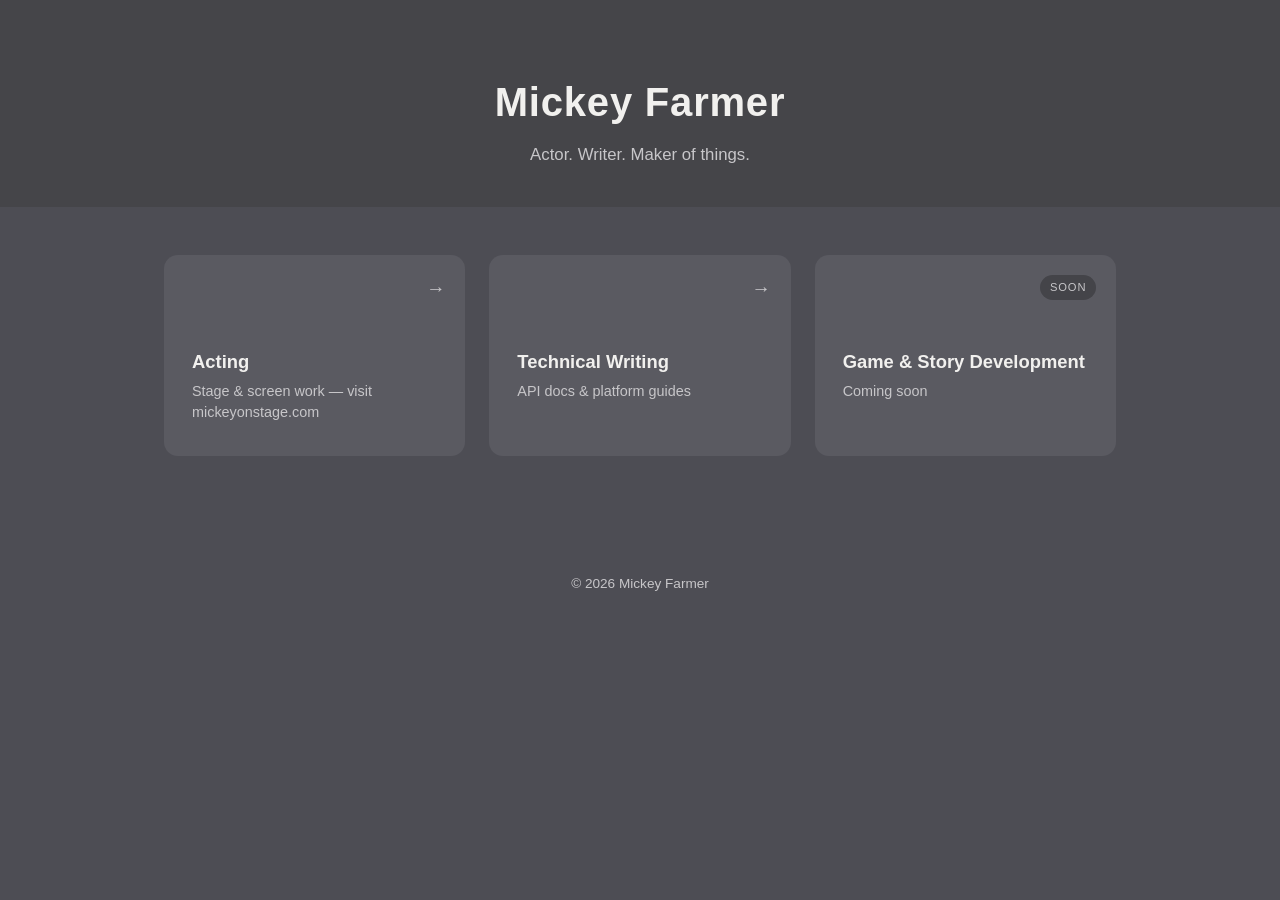
==== index.html @ 72041676 "Add writing" ====
<!DOCTYPE html>
<html lang="en">
<head>
  <meta charset="UTF-8" />
  <meta name="viewport" content="width=device-width, initial-scale=1.0" />
  <title>Mickey Farmer</title>
  <meta name="description" content="Mickey Farmer — Acting, Technical Writing, and Game &amp; Story Development." />
  <link rel="stylesheet" href="css/styles.css" />
</head>
<body>

  <header class="site-header">
    <h1 class="site-title">Mickey Farmer</h1>
    <p class="site-subtitle">Actor. Writer. Maker of things.</p>
  </header>

  <main class="card-grid">

    <!-- Acting -->
    <a class="card" href="https://mickeyonstage.com" target="_blank" rel="noopener" style="--accent: var(--accent-acting); --icon-mask: url('assets/icons/acting.svg');">
      <span class="card-icon" aria-hidden="true"></span>
      <span class="card-body">
        <span class="card-title">Acting</span>
        <span class="card-desc">Stage &amp; screen work — visit mickeyonstage.com</span>
      </span>
      <span class="card-link-indicator" aria-hidden="true">&rarr;</span>
    </a>

    <!--
    Dancing card — commented out until there's material to show.
    Uncomment and give it a real destination once ready.

    <a class="card" href="#" style="--accent: var(--accent-dancing); --icon-mask: url('assets/icons/dancing.svg');">
      <span class="card-icon" aria-hidden="true"></span>
      <span class="card-body">
        <span class="card-title">Dancing</span>
        <span class="card-desc">Coming soon</span>
      </span>
      <span class="card-link-indicator" aria-hidden="true">&rarr;</span>
    </a>
    -->

    <!-- Technical Writing -->
    <a class="card" href="writing.html" style="--accent: var(--accent-writing); --icon-mask: url('assets/icons/writing.svg');">
      <span class="card-icon" aria-hidden="true"></span>
      <span class="card-body">
        <span class="card-title">Technical Writing</span>
        <span class="card-desc">API docs &amp; platform guides</span>
      </span>
      <span class="card-link-indicator" aria-hidden="true">&rarr;</span>
    </a>

    <!-- Game & Story Development -->
    <div class="card card--soon" style="--accent: var(--accent-gamedev); --icon-mask: url('assets/icons/gamedev.svg');">
      <span class="card-icon" aria-hidden="true"></span>
      <span class="card-body">
        <span class="card-title">Game &amp; Story Development</span>
        <span class="card-desc">Coming soon</span>
      </span>
      <span class="card-badge">Soon</span>
    </div>

  </main>

  <footer class="site-footer">
    <p>&copy; <span id="year"></span> Mickey Farmer</p>
  </footer>

  <script src="js/script.js"></script>
</body>
</html>
---- css/styles.css ----
:root {
  /* Neutral gray palette — deliberately neither a "light" nor a "dark" theme */
  --bg: #4d4d54;
  --bg-header: #454549;
  --card-bg: #5a5a61;
  --icon-default: #9c9ba1;
  --icon-hover: #1c1c1f;
  --text: #f1f0ee;
  --text-dim: #c7c6c9;
  --text-on-accent: #1c1c1f;
  --radius: 14px;

  --accent-acting: #e0a458;
  --accent-writing: #4fc3c9;
  --accent-gamedev: #9b6fd1;
  --accent-dancing: #e0559e;
}

* {
  box-sizing: border-box;
}

html, body {
  margin: 0;
  padding: 0;
}

body {
  background: var(--bg);
  color: var(--text);
  font-family: -apple-system, BlinkMacSystemFont, "Segoe UI", Roboto, Helvetica, Arial, sans-serif;
  line-height: 1.5;
}

.site-header {
  text-align: center;
  padding: 4.5rem 1.5rem 2.5rem;
  background: var(--bg-header);
}

.site-title {
  margin: 0;
  font-size: 2.5rem;
  font-weight: 700;
  letter-spacing: 0.02em;
}

.site-subtitle {
  margin: 0.6rem 0 0;
  color: var(--text-dim);
  font-size: 1.05rem;
}

.card-grid {
  display: grid;
  grid-template-columns: repeat(auto-fit, minmax(260px, 1fr));
  gap: 1.5rem;
  max-width: 1000px;
  margin: 0 auto;
  padding: 3rem 1.5rem 4.5rem;
}

.card {
  position: relative;
  display: flex;
  flex-direction: column;
  align-items: flex-start;
  gap: 1.1rem;
  background: var(--card-bg);
  border-radius: var(--radius);
  padding: 2rem 1.75rem;
  text-decoration: none;
  color: inherit;
  overflow: hidden;
  isolation: isolate;
  cursor: pointer;
  transition: transform 0.25s ease, box-shadow 0.25s ease;
}

.card--soon {
  cursor: default;
}

/* Colorful reveal on hover — sits behind the content, faded out by default */
.card::before {
  content: "";
  position: absolute;
  inset: 0;
  z-index: -1;
  background: linear-gradient(135deg, var(--accent), transparent 70%);
  opacity: 0;
  transition: opacity 0.35s ease;
}

.card:hover,
.card:focus-visible {
  transform: translateY(-4px);
  box-shadow: 0 14px 30px rgba(0, 0, 0, 0.35);
}

.card:hover::before,
.card:focus-visible::before {
  opacity: 0.9;
}

.card:focus-visible {
  outline: 2px solid var(--accent);
  outline-offset: 4px;
}

.card-icon {
  width: 44px;
  height: 44px;
  background-color: var(--icon-default);
  -webkit-mask-image: var(--icon-mask);
  mask-image: var(--icon-mask);
  -webkit-mask-size: contain;
  mask-size: contain;
  -webkit-mask-repeat: no-repeat;
  mask-repeat: no-repeat;
  -webkit-mask-position: center;
  mask-position: center;
  transition: background-color 0.3s ease;
}

.card:hover .card-icon,
.card:focus-visible .card-icon {
  background-color: var(--icon-hover);
}

.card-body {
  display: flex;
  flex-direction: column;
  gap: 0.3rem;
}

.card-title {
  font-size: 1.15rem;
  font-weight: 600;
  transition: color 0.3s ease;
}

.card-desc {
  font-size: 0.9rem;
  color: var(--text-dim);
  transition: color 0.3s ease;
}

.card:hover .card-title,
.card:hover .card-desc,
.card:focus-visible .card-title,
.card:focus-visible .card-desc {
  color: var(--text-on-accent);
}

.card-link-indicator {
  position: absolute;
  top: 1.25rem;
  right: 1.25rem;
  font-size: 1.2rem;
  color: var(--text-dim);
  transition: color 0.3s ease, transform 0.3s ease;
}

.card:hover .card-link-indicator {
  color: var(--text-on-accent);
  transform: translateX(3px);
}

.card-badge {
  position: absolute;
  top: 1.25rem;
  right: 1.25rem;
  font-size: 0.7rem;
  text-transform: uppercase;
  letter-spacing: 0.08em;
  background: rgba(0, 0, 0, 0.25);
  padding: 0.25rem 0.6rem;
  border-radius: 999px;
  color: var(--text-dim);
  transition: background-color 0.3s ease, color 0.3s ease;
}

.card--soon:hover .card-badge {
  background: rgba(255, 255, 255, 0.35);
  color: var(--text-on-accent);
}

.site-footer {
  text-align: center;
  padding: 2rem 1rem 3rem;
  color: var(--text-dim);
  font-size: 0.85rem;
}

@media (prefers-reduced-motion: reduce) {
  .card,
  .card::before,
  .card-icon,
  .card-title,
  .card-desc,
  .card-link-indicator,
  .card-badge {
    transition: none;
  }
}
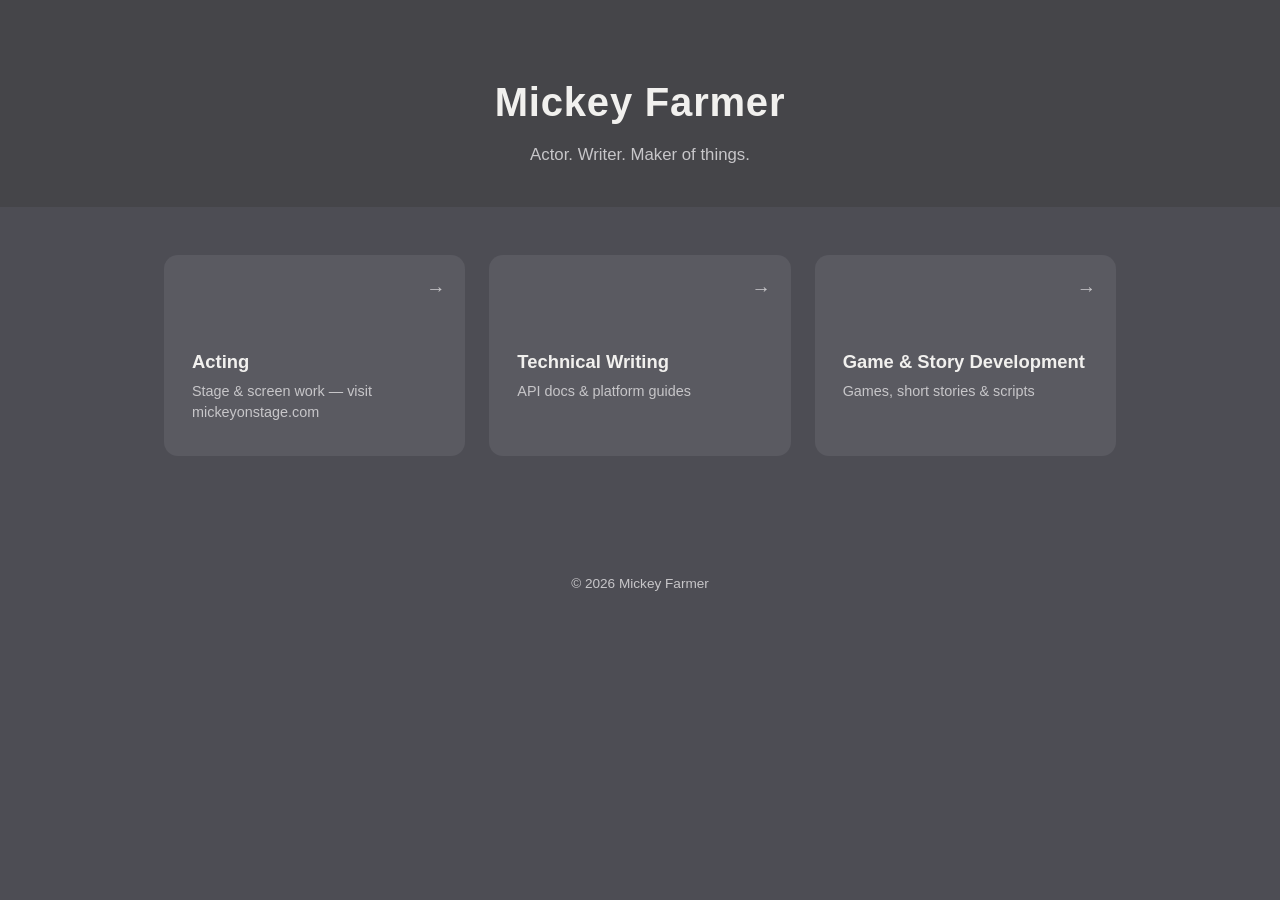
==== commit 448af26a: "Update with icons and stories" ====
--- a/index.html
+++ b/index.html
@@ -51,14 +51,14 @@
     </a>
 
     <!-- Game & Story Development -->
-    <div class="card card--soon" style="--accent: var(--accent-gamedev); --icon-mask: url('assets/icons/gamedev.svg');">
+    <a class="card" href="gamedev.html" style="--accent: var(--accent-gamedev); --icon-mask: url('assets/icons/gamedev.svg');">
       <span class="card-icon" aria-hidden="true"></span>
       <span class="card-body">
         <span class="card-title">Game &amp; Story Development</span>
-        <span class="card-desc">Coming soon</span>
+        <span class="card-desc">Games, short stories &amp; scripts</span>
       </span>
-      <span class="card-badge">Soon</span>
-    </div>
+      <span class="card-link-indicator" aria-hidden="true">&rarr;</span>
+    </a>
 
   </main>
 
--- a/css/styles.css
+++ b/css/styles.css
@@ -14,6 +14,8 @@
   --accent-writing: #4fc3c9;
   --accent-gamedev: #9b6fd1;
   --accent-dancing: #e0559e;
+  --accent-games: #9b6fd1;
+  --accent-stories: #5b9bd9;
 }
 
 * {
@@ -58,6 +60,24 @@
   max-width: 1000px;
   margin: 0 auto;
   padding: 3rem 1.5rem 4.5rem;
+}
+
+.card-grid--sub {
+  max-width: 700px;
+}
+
+.back-link {
+  display: inline-block;
+  margin-bottom: 1rem;
+  color: var(--text-dim);
+  text-decoration: none;
+  font-size: 0.9rem;
+  transition: color 0.2s ease;
+}
+
+.back-link:hover,
+.back-link:focus-visible {
+  color: var(--text);
 }
 
 .card {
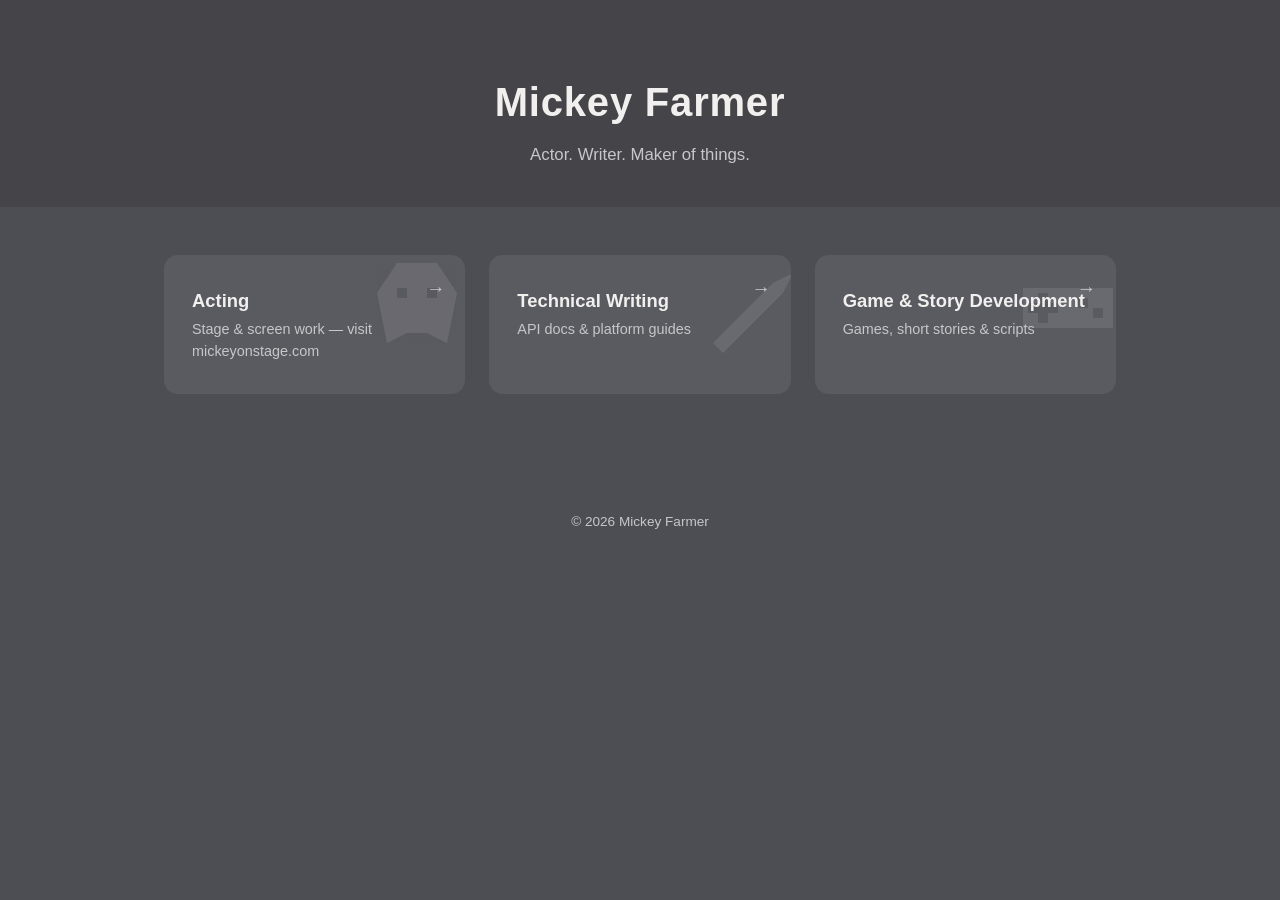
==== commit c72786c9: "icon work" ====
--- a/index.html
+++ b/index.html
@@ -17,8 +17,10 @@
   <main class="card-grid">
 
     <!-- Acting -->
-    <a class="card" href="https://mickeyonstage.com" target="_blank" rel="noopener" style="--accent: var(--accent-acting); --icon-mask: url('assets/icons/acting.svg');">
-      <span class="card-icon" aria-hidden="true"></span>
+    <a class="card" href="https://mickeyonstage.com" target="_blank" rel="noopener" style="--accent: var(--accent-acting);">
+      <span class="card-icon" aria-hidden="true">
+        <svg viewBox="0 0 24 24"><path fill-rule="evenodd" clip-rule="evenodd" d="M8 4L16 4L20 10L18 20L14 18L10 18L6 20L4 10Z M8 9H10V11H8Z M14 9H16V11H14Z" /></svg>
+      </span>
       <span class="card-body">
         <span class="card-title">Acting</span>
         <span class="card-desc">Stage &amp; screen work — visit mickeyonstage.com</span>
@@ -30,8 +32,10 @@
     Dancing card — commented out until there's material to show.
     Uncomment and give it a real destination once ready.
 
-    <a class="card" href="#" style="--accent: var(--accent-dancing); --icon-mask: url('assets/icons/dancing.svg');">
-      <span class="card-icon" aria-hidden="true"></span>
+    <a class="card" href="#" style="--accent: var(--accent-dancing);">
+      <span class="card-icon" aria-hidden="true">
+        <svg viewBox="0 0 24 24"><circle cx="12" cy="5" r="2" /><path d="M11 7H13V15H11Z M11 8L5 5L6 8Z M13 8L19 5L18 8Z M11 15L6 21L8 21L12 16Z M13 15L18 21L16 21L12 16Z" /></svg>
+      </span>
       <span class="card-body">
         <span class="card-title">Dancing</span>
         <span class="card-desc">Coming soon</span>
@@ -41,8 +45,10 @@
     -->
 
     <!-- Technical Writing -->
-    <a class="card" href="writing.html" style="--accent: var(--accent-writing); --icon-mask: url('assets/icons/writing.svg');">
-      <span class="card-icon" aria-hidden="true"></span>
+    <a class="card" href="writing.html" style="--accent: var(--accent-writing);">
+      <span class="card-icon" aria-hidden="true">
+        <svg viewBox="0 0 24 24"><path d="M6 20L8 22L20 10L18 8Z M18 8L20 10L22 6Z" /></svg>
+      </span>
       <span class="card-body">
         <span class="card-title">Technical Writing</span>
         <span class="card-desc">API docs &amp; platform guides</span>
@@ -51,8 +57,10 @@
     </a>
 
     <!-- Game & Story Development -->
-    <a class="card" href="gamedev.html" style="--accent: var(--accent-gamedev); --icon-mask: url('assets/icons/gamedev.svg');">
-      <span class="card-icon" aria-hidden="true"></span>
+    <a class="card" href="gamedev.html" style="--accent: var(--accent-gamedev);">
+      <span class="card-icon" aria-hidden="true">
+        <svg viewBox="0 0 24 24"><path fill-rule="evenodd" clip-rule="evenodd" d="M3 9H21V17H3Z M6 10H8V12H10V14H8V16H6V14H4V12H6Z M14 11H16V13H14Z M17 13H19V15H17Z" /></svg>
+      </span>
       <span class="card-body">
         <span class="card-title">Game &amp; Story Development</span>
         <span class="card-desc">Games, short stories &amp; scripts</span>
--- a/css/styles.css
+++ b/css/styles.css
@@ -129,26 +129,34 @@
 }
 
 .card-icon {
-  width: 44px;
-  height: 44px;
-  background-color: var(--icon-default);
-  -webkit-mask-image: var(--icon-mask);
-  mask-image: var(--icon-mask);
-  -webkit-mask-size: contain;
-  mask-size: contain;
-  -webkit-mask-repeat: no-repeat;
-  mask-repeat: no-repeat;
-  -webkit-mask-position: center;
-  mask-position: center;
-  transition: background-color 0.3s ease;
+  position: absolute;
+  top: -12px;
+  right: -12px;
+  width: 120px;
+  height: 120px;
+  color: var(--icon-default);
+  opacity: 0.24;
+  z-index: 0;
+  pointer-events: none;
+  transition: color 0.3s ease, opacity 0.3s ease;
+}
+
+.card-icon svg {
+  display: block;
+  width: 100%;
+  height: 100%;
+  fill: currentColor;
 }
 
 .card:hover .card-icon,
 .card:focus-visible .card-icon {
-  background-color: var(--icon-hover);
+  color: var(--icon-hover);
+  opacity: 0.42;
 }
 
 .card-body {
+  position: relative;
+  z-index: 1;
   display: flex;
   flex-direction: column;
   gap: 0.3rem;
@@ -177,6 +185,7 @@
   position: absolute;
   top: 1.25rem;
   right: 1.25rem;
+  z-index: 1;
   font-size: 1.2rem;
   color: var(--text-dim);
   transition: color 0.3s ease, transform 0.3s ease;
@@ -191,6 +200,7 @@
   position: absolute;
   top: 1.25rem;
   right: 1.25rem;
+  z-index: 1;
   font-size: 0.7rem;
   text-transform: uppercase;
   letter-spacing: 0.08em;
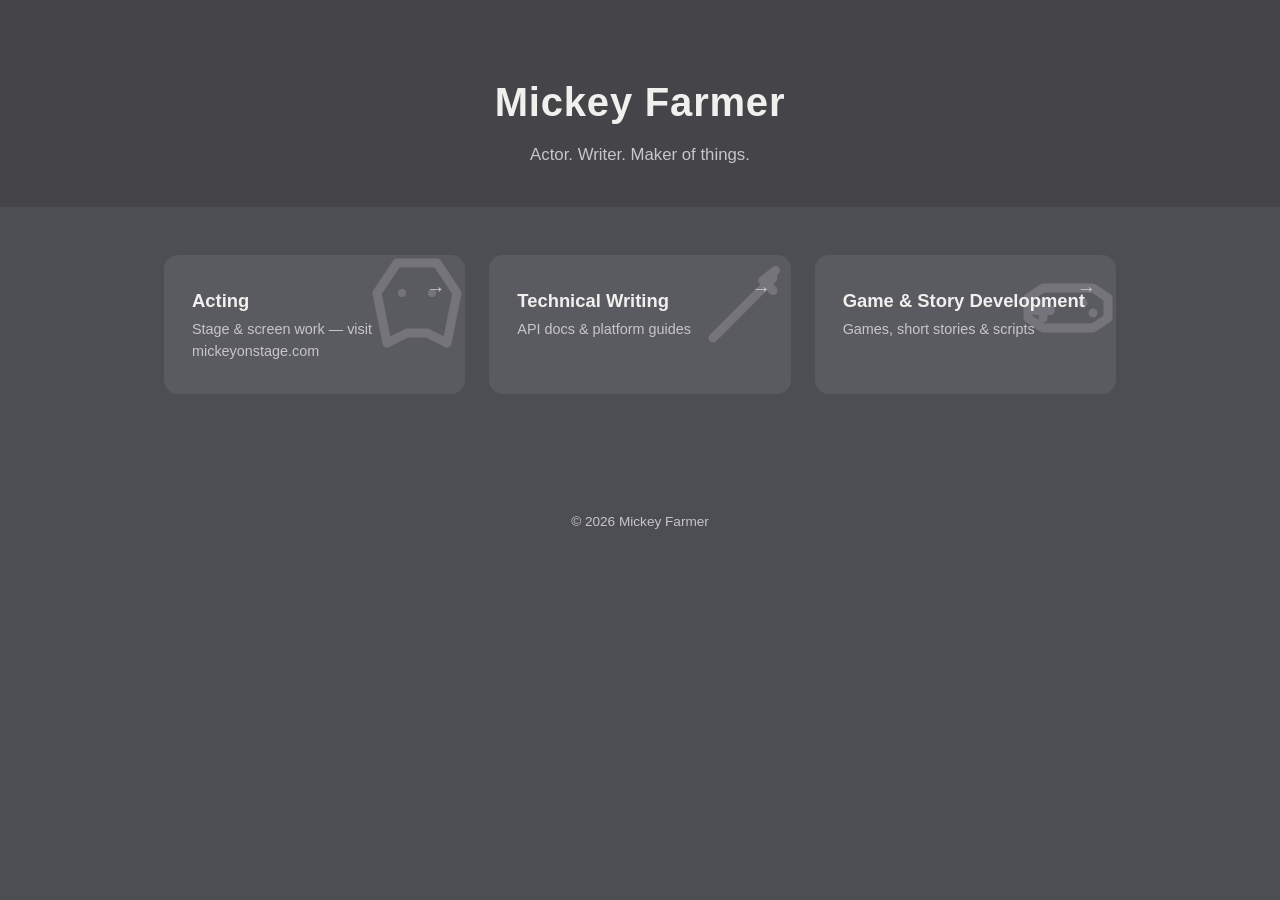
==== commit 3218d764: "add example short" ====
--- a/index.html
+++ b/index.html
@@ -19,7 +19,11 @@
     <!-- Acting -->
     <a class="card" href="https://mickeyonstage.com" target="_blank" rel="noopener" style="--accent: var(--accent-acting);">
       <span class="card-icon" aria-hidden="true">
-        <svg viewBox="0 0 24 24"><path fill-rule="evenodd" clip-rule="evenodd" d="M8 4L16 4L20 10L18 20L14 18L10 18L6 20L4 10Z M8 9H10V11H8Z M14 9H16V11H14Z" /></svg>
+        <svg viewBox="0 0 24 24" fill="none" stroke="currentColor" stroke-width="1.8" stroke-linecap="round" stroke-linejoin="round">
+          <path d="M8 4L16 4L20 10L18 20L14 18L10 18L6 20L4 10Z" />
+          <circle cx="9" cy="10" r="0.8" fill="currentColor" stroke="none" />
+          <circle cx="15" cy="10" r="0.8" fill="currentColor" stroke="none" />
+        </svg>
       </span>
       <span class="card-body">
         <span class="card-title">Acting</span>
@@ -34,7 +38,14 @@
 
     <a class="card" href="#" style="--accent: var(--accent-dancing);">
       <span class="card-icon" aria-hidden="true">
-        <svg viewBox="0 0 24 24"><circle cx="12" cy="5" r="2" /><path d="M11 7H13V15H11Z M11 8L5 5L6 8Z M13 8L19 5L18 8Z M11 15L6 21L8 21L12 16Z M13 15L18 21L16 21L12 16Z" /></svg>
+        <svg viewBox="0 0 24 24" fill="none" stroke="currentColor" stroke-width="1.8" stroke-linecap="round" stroke-linejoin="round">
+          <circle cx="12" cy="5" r="1.6" fill="currentColor" stroke="none" />
+          <path d="M12 7L12 14" />
+          <path d="M12 8L7 6" />
+          <path d="M12 8L17 6" />
+          <path d="M12 14L8 20" />
+          <path d="M12 14L16 20" />
+        </svg>
       </span>
       <span class="card-body">
         <span class="card-title">Dancing</span>
@@ -47,7 +58,11 @@
     <!-- Technical Writing -->
     <a class="card" href="writing.html" style="--accent: var(--accent-writing);">
       <span class="card-icon" aria-hidden="true">
-        <svg viewBox="0 0 24 24"><path d="M6 20L8 22L20 10L18 8Z M18 8L20 10L22 6Z" /></svg>
+        <svg viewBox="0 0 24 24" fill="none" stroke="currentColor" stroke-width="1.8" stroke-linecap="round" stroke-linejoin="round">
+          <path d="M6 19L18 7" />
+          <path d="M16 7.5L18.5 5.5" />
+          <path d="M16 7.5L18 9.5" />
+        </svg>
       </span>
       <span class="card-body">
         <span class="card-title">Technical Writing</span>
@@ -59,7 +74,13 @@
     <!-- Game & Story Development -->
     <a class="card" href="gamedev.html" style="--accent: var(--accent-gamedev);">
       <span class="card-icon" aria-hidden="true">
-        <svg viewBox="0 0 24 24"><path fill-rule="evenodd" clip-rule="evenodd" d="M3 9H21V17H3Z M6 10H8V12H10V14H8V16H6V14H4V12H6Z M14 11H16V13H14Z M17 13H19V15H17Z" /></svg>
+        <svg viewBox="0 0 24 24" fill="none" stroke="currentColor" stroke-width="1.8" stroke-linecap="round" stroke-linejoin="round">
+          <path d="M7 9L17 9L20 11L20 15L17 17L7 17L4 15L4 11Z" />
+          <path d="M7 12L7 15" />
+          <path d="M5.5 13.5L8.5 13.5" />
+          <circle cx="15" cy="12" r="0.9" fill="currentColor" stroke="none" />
+          <circle cx="17" cy="14" r="0.9" fill="currentColor" stroke="none" />
+        </svg>
       </span>
       <span class="card-body">
         <span class="card-title">Game &amp; Story Development</span>
--- a/css/styles.css
+++ b/css/styles.css
@@ -135,7 +135,7 @@
   width: 120px;
   height: 120px;
   color: var(--icon-default);
-  opacity: 0.24;
+  opacity: 0.4;
   z-index: 0;
   pointer-events: none;
   transition: color 0.3s ease, opacity 0.3s ease;
@@ -145,13 +145,12 @@
   display: block;
   width: 100%;
   height: 100%;
-  fill: currentColor;
 }
 
 .card:hover .card-icon,
 .card:focus-visible .card-icon {
   color: var(--icon-hover);
-  opacity: 0.42;
+  opacity: 0.6;
 }
 
 .card-body {
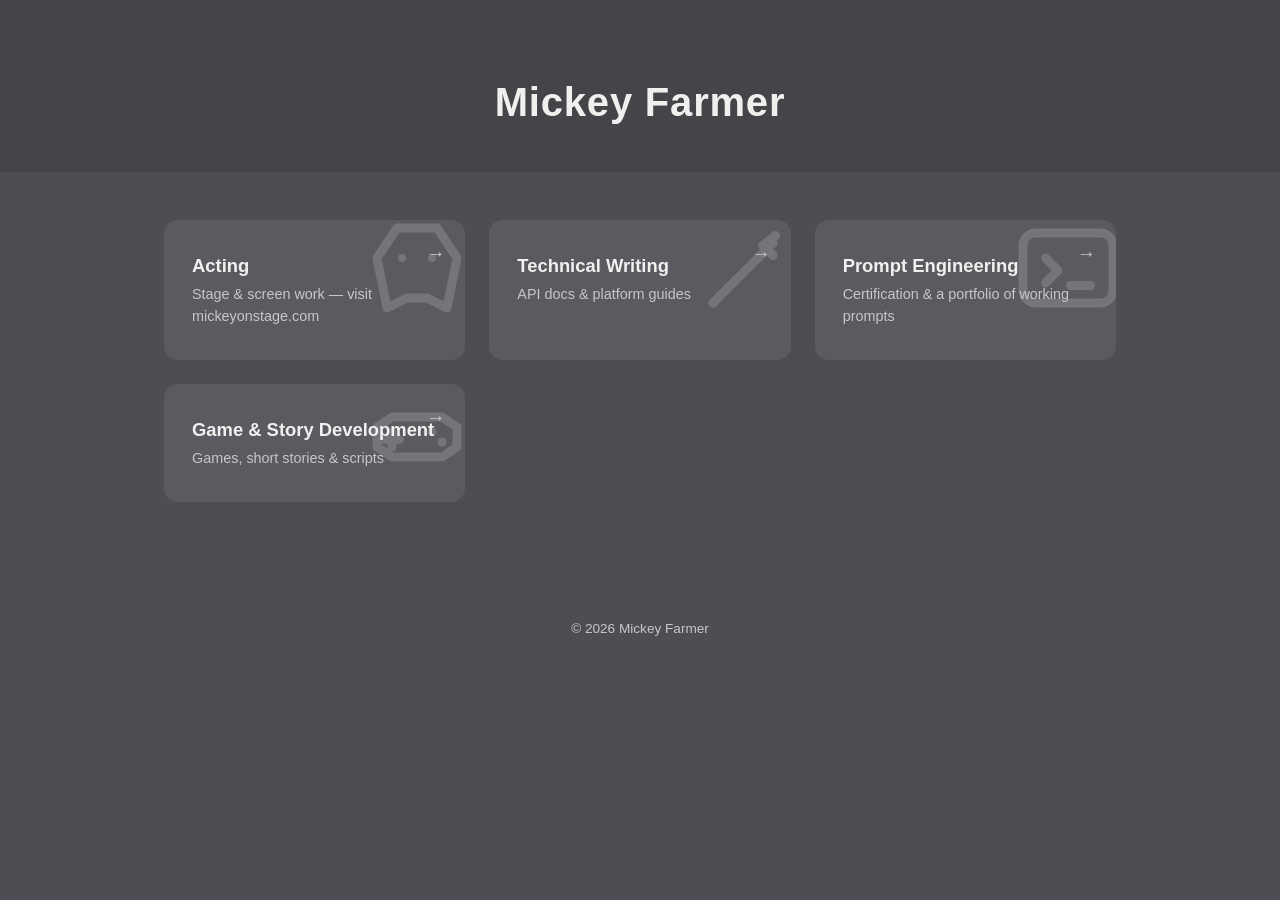
==== commit 4eb8e893: "add prompt engineering" ====
--- a/index.html
+++ b/index.html
@@ -4,14 +4,13 @@
   <meta charset="UTF-8" />
   <meta name="viewport" content="width=device-width, initial-scale=1.0" />
   <title>Mickey Farmer</title>
-  <meta name="description" content="Mickey Farmer — Acting, Technical Writing, and Game &amp; Story Development." />
+  <meta name="description" content="Mickey Farmer — Acting, Technical Writing, Prompt Engineering, and Game &amp; Story Development." />
   <link rel="stylesheet" href="css/styles.css" />
 </head>
 <body>
 
   <header class="site-header">
     <h1 class="site-title">Mickey Farmer</h1>
-    <p class="site-subtitle">Actor. Writer. Maker of things.</p>
   </header>
 
   <main class="card-grid">
@@ -71,6 +70,22 @@
       <span class="card-link-indicator" aria-hidden="true">&rarr;</span>
     </a>
 
+    <!-- Prompt Engineering -->
+    <a class="card" href="prompting.html" style="--accent: var(--accent-prompting);">
+      <span class="card-icon" aria-hidden="true">
+        <svg viewBox="0 0 24 24" fill="none" stroke="currentColor" stroke-width="1.8" stroke-linecap="round" stroke-linejoin="round">
+          <rect x="3" y="5" width="18" height="14" rx="2.5" />
+          <path d="M7.5 10L10 12.5L7.5 15" />
+          <path d="M12.5 15.5L16.5 15.5" />
+        </svg>
+      </span>
+      <span class="card-body">
+        <span class="card-title">Prompt Engineering</span>
+        <span class="card-desc">Certification &amp; a portfolio of working prompts</span>
+      </span>
+      <span class="card-link-indicator" aria-hidden="true">&rarr;</span>
+    </a>
+
     <!-- Game & Story Development -->
     <a class="card" href="gamedev.html" style="--accent: var(--accent-gamedev);">
       <span class="card-icon" aria-hidden="true">
--- a/css/styles.css
+++ b/css/styles.css
@@ -12,6 +12,7 @@
 
   --accent-acting: #e0a458;
   --accent-writing: #4fc3c9;
+  --accent-prompting: #7fc98a;
   --accent-gamedev: #9b6fd1;
   --accent-dancing: #e0559e;
   --accent-games: #9b6fd1;
@@ -215,6 +216,18 @@
   color: var(--text-on-accent);
 }
 
+/* Small uppercase category pill — used on writing, stories, and prompting pages. */
+.tag-pill {
+  display: inline-block;
+  font-size: 0.7rem;
+  text-transform: uppercase;
+  letter-spacing: 0.08em;
+  color: var(--text-dim);
+  background: rgba(0, 0, 0, 0.25);
+  border-radius: 999px;
+  padding: 0.25rem 0.6rem;
+}
+
 .site-footer {
   text-align: center;
   padding: 2rem 1rem 3rem;
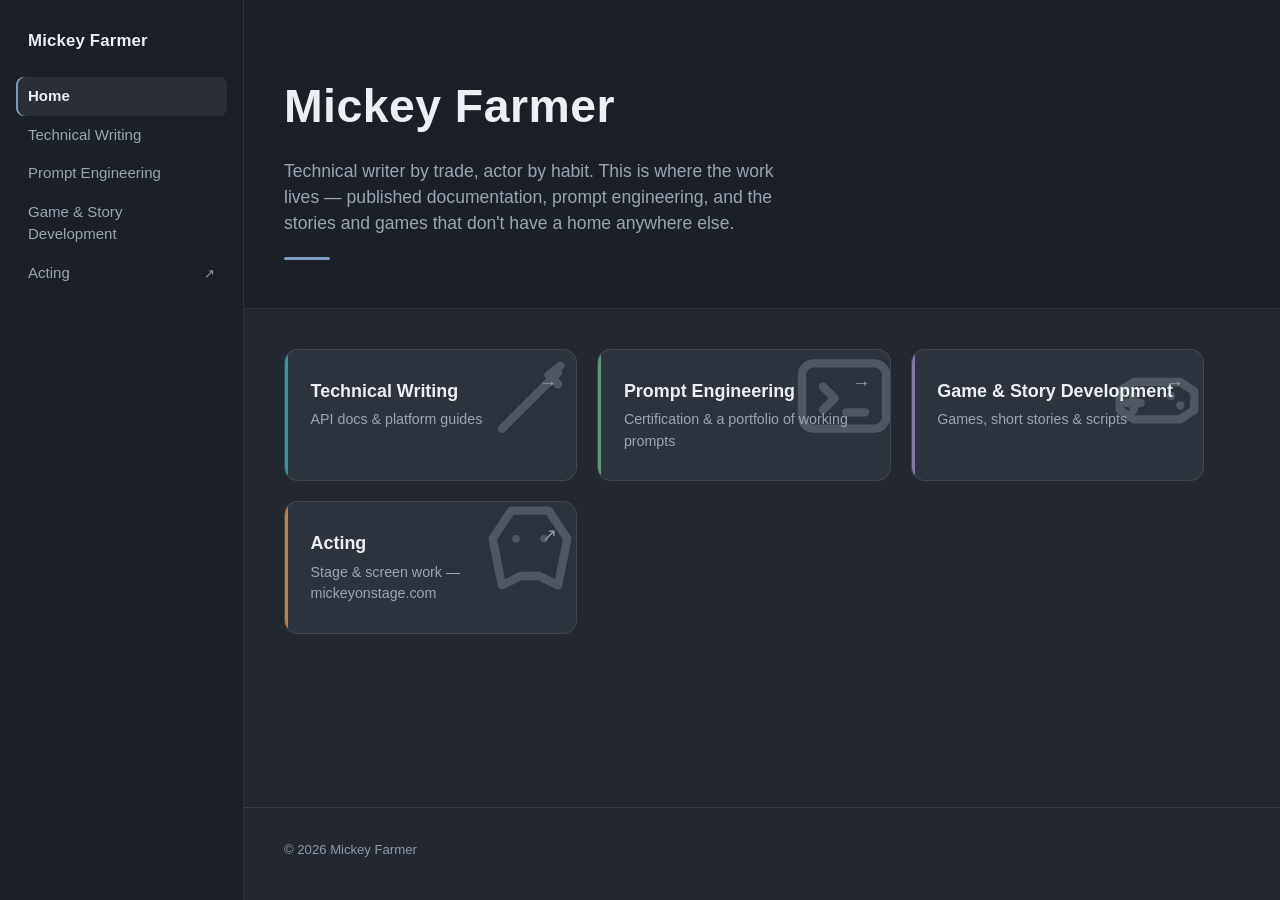
==== commit 8f3f4c82: "add new nav and design" ====
--- a/index.html
+++ b/index.html
@@ -7,109 +7,119 @@
   <meta name="description" content="Mickey Farmer — Acting, Technical Writing, Prompt Engineering, and Game &amp; Story Development." />
   <link rel="stylesheet" href="css/styles.css" />
 </head>
-<body>
+<body data-page="home" data-theme="home">
 
-  <header class="site-header">
-    <h1 class="site-title">Mickey Farmer</h1>
-  </header>
+  <a class="skip-link" href="#main">Skip to content</a>
 
-  <main class="card-grid">
+  <div class="site-shell">
 
-    <!-- Acting -->
-    <a class="card" href="https://mickeyonstage.com" target="_blank" rel="noopener" style="--accent: var(--accent-acting);">
-      <span class="card-icon" aria-hidden="true">
-        <svg viewBox="0 0 24 24" fill="none" stroke="currentColor" stroke-width="1.8" stroke-linecap="round" stroke-linejoin="round">
-          <path d="M8 4L16 4L20 10L18 20L14 18L10 18L6 20L4 10Z" />
-          <circle cx="9" cy="10" r="0.8" fill="currentColor" stroke="none" />
-          <circle cx="15" cy="10" r="0.8" fill="currentColor" stroke="none" />
-        </svg>
-      </span>
-      <span class="card-body">
-        <span class="card-title">Acting</span>
-        <span class="card-desc">Stage &amp; screen work — visit mickeyonstage.com</span>
-      </span>
-      <span class="card-link-indicator" aria-hidden="true">&rarr;</span>
-    </a>
+    <!-- Sidebar is rendered by js/nav.js from the SITE array in that file. -->
+    <div class="site-sidebar" id="siteNav"></div>
 
-    <!--
-    Dancing card — commented out until there's material to show.
-    Uncomment and give it a real destination once ready.
+    <div class="site-body">
 
-    <a class="card" href="#" style="--accent: var(--accent-dancing);">
-      <span class="card-icon" aria-hidden="true">
-        <svg viewBox="0 0 24 24" fill="none" stroke="currentColor" stroke-width="1.8" stroke-linecap="round" stroke-linejoin="round">
-          <circle cx="12" cy="5" r="1.6" fill="currentColor" stroke="none" />
-          <path d="M12 7L12 14" />
-          <path d="M12 8L7 6" />
-          <path d="M12 8L17 6" />
-          <path d="M12 14L8 20" />
-          <path d="M12 14L16 20" />
-        </svg>
-      </span>
-      <span class="card-body">
-        <span class="card-title">Dancing</span>
-        <span class="card-desc">Coming soon</span>
-      </span>
-      <span class="card-link-indicator" aria-hidden="true">&rarr;</span>
-    </a>
-    -->
+      <header class="site-header home-header">
+        <h1 class="site-title">Mickey Farmer</h1>
+        <p class="home-intro">
+          Technical writer by trade, actor by habit. This is where the work lives — published
+          documentation, prompt engineering, and the stories and games that don't have a home
+          anywhere else.
+        </p>
+      </header>
 
-    <!-- Technical Writing -->
-    <a class="card" href="writing.html" style="--accent: var(--accent-writing);">
-      <span class="card-icon" aria-hidden="true">
-        <svg viewBox="0 0 24 24" fill="none" stroke="currentColor" stroke-width="1.8" stroke-linecap="round" stroke-linejoin="round">
-          <path d="M6 19L18 7" />
-          <path d="M16 7.5L18.5 5.5" />
-          <path d="M16 7.5L18 9.5" />
-        </svg>
-      </span>
-      <span class="card-body">
-        <span class="card-title">Technical Writing</span>
-        <span class="card-desc">API docs &amp; platform guides</span>
-      </span>
-      <span class="card-link-indicator" aria-hidden="true">&rarr;</span>
-    </a>
+      <main class="site-content" id="main">
+        <div class="card-grid">
 
-    <!-- Prompt Engineering -->
-    <a class="card" href="prompting.html" style="--accent: var(--accent-prompting);">
-      <span class="card-icon" aria-hidden="true">
-        <svg viewBox="0 0 24 24" fill="none" stroke="currentColor" stroke-width="1.8" stroke-linecap="round" stroke-linejoin="round">
-          <rect x="3" y="5" width="18" height="14" rx="2.5" />
-          <path d="M7.5 10L10 12.5L7.5 15" />
-          <path d="M12.5 15.5L16.5 15.5" />
-        </svg>
-      </span>
-      <span class="card-body">
-        <span class="card-title">Prompt Engineering</span>
-        <span class="card-desc">Certification &amp; a portfolio of working prompts</span>
-      </span>
-      <span class="card-link-indicator" aria-hidden="true">&rarr;</span>
-    </a>
+          <!-- Technical Writing -->
+          <a class="card" href="writing.html" style="--accent: var(--accent-writing);">
+            <span class="card-icon" aria-hidden="true">
+              <svg viewBox="0 0 24 24" fill="none" stroke="currentColor" stroke-width="1.8" stroke-linecap="round" stroke-linejoin="round">
+                <path d="M6 19L18 7" />
+                <path d="M16 7.5L18.5 5.5" />
+                <path d="M16 7.5L18 9.5" />
+              </svg>
+            </span>
+            <span class="card-body">
+              <span class="card-title">Technical Writing</span>
+              <span class="card-desc">API docs &amp; platform guides</span>
+            </span>
+            <span class="card-link-indicator" aria-hidden="true">&rarr;</span>
+          </a>
 
-    <!-- Game & Story Development -->
-    <a class="card" href="gamedev.html" style="--accent: var(--accent-gamedev);">
-      <span class="card-icon" aria-hidden="true">
-        <svg viewBox="0 0 24 24" fill="none" stroke="currentColor" stroke-width="1.8" stroke-linecap="round" stroke-linejoin="round">
-          <path d="M7 9L17 9L20 11L20 15L17 17L7 17L4 15L4 11Z" />
-          <path d="M7 12L7 15" />
-          <path d="M5.5 13.5L8.5 13.5" />
-          <circle cx="15" cy="12" r="0.9" fill="currentColor" stroke="none" />
-          <circle cx="17" cy="14" r="0.9" fill="currentColor" stroke="none" />
-        </svg>
-      </span>
-      <span class="card-body">
-        <span class="card-title">Game &amp; Story Development</span>
-        <span class="card-desc">Games, short stories &amp; scripts</span>
-      </span>
-      <span class="card-link-indicator" aria-hidden="true">&rarr;</span>
-    </a>
+          <!-- Prompt Engineering -->
+          <a class="card" href="prompting.html" style="--accent: var(--accent-prompting);">
+            <span class="card-icon" aria-hidden="true">
+              <svg viewBox="0 0 24 24" fill="none" stroke="currentColor" stroke-width="1.8" stroke-linecap="round" stroke-linejoin="round">
+                <rect x="3" y="5" width="18" height="14" rx="2.5" />
+                <path d="M7.5 10L10 12.5L7.5 15" />
+                <path d="M12.5 15.5L16.5 15.5" />
+              </svg>
+            </span>
+            <span class="card-body">
+              <span class="card-title">Prompt Engineering</span>
+              <span class="card-desc">Certification &amp; a portfolio of working prompts</span>
+            </span>
+            <span class="card-link-indicator" aria-hidden="true">&rarr;</span>
+          </a>
 
-  </main>
+          <!-- Game & Story Development -->
+          <a class="card" href="gamedev.html" style="--accent: var(--accent-gamedev);">
+            <span class="card-icon" aria-hidden="true">
+              <svg viewBox="0 0 24 24" fill="none" stroke="currentColor" stroke-width="1.8" stroke-linecap="round" stroke-linejoin="round">
+                <path d="M7 9L17 9L20 11L20 15L17 17L7 17L4 15L4 11Z" />
+                <path d="M7 12L7 15" />
+                <path d="M5.5 13.5L8.5 13.5" />
+                <circle cx="15" cy="12" r="0.9" fill="currentColor" stroke="none" />
+                <circle cx="17" cy="14" r="0.9" fill="currentColor" stroke="none" />
+              </svg>
+            </span>
+            <span class="card-body">
+              <span class="card-title">Game &amp; Story Development</span>
+              <span class="card-desc">Games, short stories &amp; scripts</span>
+            </span>
+            <span class="card-link-indicator" aria-hidden="true">&rarr;</span>
+          </a>
 
-  <footer class="site-footer">
-    <p>&copy; <span id="year"></span> Mickey Farmer</p>
-  </footer>
+          <!-- Acting — lives on its own site -->
+          <a class="card" href="https://mickeyonstage.com" target="_blank" rel="noopener" style="--accent: var(--accent-acting);">
+            <span class="card-icon" aria-hidden="true">
+              <svg viewBox="0 0 24 24" fill="none" stroke="currentColor" stroke-width="1.8" stroke-linecap="round" stroke-linejoin="round">
+                <path d="M8 4L16 4L20 10L18 20L14 18L10 18L6 20L4 10Z" />
+                <circle cx="9" cy="10" r="0.8" fill="currentColor" stroke="none" />
+                <circle cx="15" cy="10" r="0.8" fill="currentColor" stroke="none" />
+              </svg>
+            </span>
+            <span class="card-body">
+              <span class="card-title">Acting</span>
+              <span class="card-desc">Stage &amp; screen work — mickeyonstage.com</span>
+            </span>
+            <span class="card-link-indicator" aria-hidden="true">&#8599;</span>
+          </a>
 
+          <!--
+          Dancing card — commented out until there's material to show.
+          Uncomment and give it a real destination once ready.
+
+          <a class="card" href="#" style="--accent: var(--accent-dancing);">
+            <span class="card-body">
+              <span class="card-title">Dancing</span>
+              <span class="card-desc">Coming soon</span>
+            </span>
+            <span class="card-link-indicator" aria-hidden="true">&rarr;</span>
+          </a>
+          -->
+
+        </div>
+      </main>
+
+      <footer class="site-footer">
+        <p>&copy; <span id="year"></span> Mickey Farmer</p>
+      </footer>
+
+    </div>
+  </div>
+
+  <script src="js/nav.js"></script>
   <script src="js/script.js"></script>
 </body>
 </html>
--- a/css/styles.css
+++ b/css/styles.css
@@ -1,23 +1,63 @@
+/* ============================================================================
+   Core theme + app shell. Loaded on every page.
+
+   Colors: a cool blue-gray chrome that stays constant site-wide, plus one
+   --accent per section. Set the accent by putting data-theme on <body>:
+
+       <body data-page="writing" data-theme="writing">
+
+   Section CSS (writing.css, stories.css, prompting.css) should reference
+   var(--accent) rather than a specific color, so a page picks up the right
+   accent automatically from its theme.
+   ========================================================================= */
+
 :root {
-  /* Neutral gray palette — deliberately neither a "light" nor a "dark" theme */
-  --bg: #4d4d54;
-  --bg-header: #454549;
-  --card-bg: #5a5a61;
-  --icon-default: #9c9ba1;
-  --icon-hover: #1c1c1f;
-  --text: #f1f0ee;
-  --text-dim: #c7c6c9;
-  --text-on-accent: #1c1c1f;
+  /* Blue-gray chrome */
+  --bg: #232830;
+  --bg-header: #1b1f26;
+  --bg-sidebar: #1b1f26;
+  --card-bg: #2d333d;
+  --card-bg-hi: #353c47;
+  --code-bg: rgba(10, 13, 18, 0.45);
+
+  --border: rgba(255, 255, 255, 0.09);
+  --border-hi: rgba(255, 255, 255, 0.16);
+
+  --text: #eceff4;
+  --text-dim: #9aa5b4;
+  /* Kept at >=4.5:1 against every surface here (bg 5.3, card 4.5, sidebar 5.9)
+     so it stays legible where it's used for real text, not just decoration. */
+  --text-faint: #909bab;
+  --text-on-accent: #12161c;
+
   --radius: 14px;
-
-  --accent-acting: #e0a458;
-  --accent-writing: #4fc3c9;
-  --accent-prompting: #7fc98a;
-  --accent-gamedev: #9b6fd1;
-  --accent-dancing: #e0559e;
-  --accent-games: #9b6fd1;
-  --accent-stories: #5b9bd9;
-}
+  --radius-sm: 8px;
+  --sidebar-w: 244px;
+  --content-max: 820px;
+
+  /* Per-section accents. Cool by default, warmer only where the content
+     earns it (Acting is a stage, not a doc site). */
+  /* Each accent is light enough that --text-on-accent reads at >=6:1 on top of
+     it, which is what makes the card hover state safe. */
+  --accent-home: #7f9cc0;
+  --accent-writing: #45b6c4;
+  --accent-prompting: #6cc189;
+  --accent-gamedev: #a68cdb;
+  --accent-stories: #6ea9e0;
+  --accent-acting: #dfa25c;
+  /* Used by the commented-out Dancing card in index.html. */
+  --accent-dancing: #d4699e;
+
+  /* Fallback so anything referencing --accent works even without a theme. */
+  --accent: var(--accent-home);
+}
+
+body[data-theme="home"]      { --accent: var(--accent-home); }
+body[data-theme="writing"]   { --accent: var(--accent-writing); }
+body[data-theme="prompting"] { --accent: var(--accent-prompting); }
+body[data-theme="gamedev"]   { --accent: var(--accent-gamedev); }
+body[data-theme="stories"]   { --accent: var(--accent-stories); }
+body[data-theme="acting"]    { --accent: var(--accent-acting); }
 
 * {
   box-sizing: border-box;
@@ -35,38 +75,211 @@
   line-height: 1.5;
 }
 
+.skip-link {
+  position: absolute;
+  left: -9999px;
+  top: 0;
+  z-index: 100;
+  padding: 0.6rem 1rem;
+  background: var(--accent);
+  color: var(--text-on-accent);
+  font-size: 0.9rem;
+  border-radius: 0 0 var(--radius-sm) 0;
+}
+
+.skip-link:focus {
+  left: 0;
+}
+
+/* ============================================================================
+   Shell: fixed sidebar + scrolling content
+   ========================================================================= */
+
+.site-shell {
+  display: grid;
+  grid-template-columns: var(--sidebar-w) minmax(0, 1fr);
+  min-height: 100vh;
+}
+
+.site-body {
+  min-width: 0;
+  display: flex;
+  flex-direction: column;
+}
+
+.site-content {
+  flex: 1;
+}
+
+/* ============================================================================
+   Sidebar
+   ========================================================================= */
+
+.site-sidebar {
+  position: sticky;
+  top: 0;
+  align-self: start;
+  height: 100vh;
+  overflow-y: auto;
+  padding: 1.75rem 1rem 2rem;
+  background: var(--bg-sidebar);
+  border-right: 1px solid var(--border);
+}
+
+.nav-brand {
+  display: block;
+  padding: 0 0.75rem 1.5rem;
+  color: var(--text);
+  text-decoration: none;
+}
+
+.nav-brand-name {
+  font-size: 1.05rem;
+  font-weight: 700;
+  letter-spacing: 0.01em;
+}
+
+.nav-brand:hover .nav-brand-name,
+.nav-brand:focus-visible .nav-brand-name {
+  color: var(--accent);
+}
+
+.nav-list,
+.nav-sublist {
+  list-style: none;
+  margin: 0;
+  padding: 0;
+}
+
+.nav-link {
+  display: flex;
+  align-items: center;
+  justify-content: space-between;
+  gap: 0.5rem;
+  padding: 0.5rem 0.75rem;
+  border-radius: var(--radius-sm);
+  color: var(--text-dim);
+  text-decoration: none;
+  font-size: 0.94rem;
+  transition: color 0.18s ease, background-color 0.18s ease;
+}
+
+.nav-link:hover,
+.nav-link:focus-visible {
+  color: var(--text);
+  background: rgba(255, 255, 255, 0.05);
+}
+
+/* Current page/section. The accent bar comes from the parent li so the
+   indicator can sit flush against the sublist rail. */
+.nav-link.is-current {
+  color: var(--text);
+  font-weight: 600;
+  background: rgba(255, 255, 255, 0.07);
+}
+
+/* The accent rail marks the section you're in. It's driven by .is-section, not
+   .is-current, so pages that live under a section (stories.html, story.html)
+   still light up their parent even though the child is the exact match. */
+.nav-item--depth0 > .nav-link.is-current,
+.nav-item--depth0 > .nav-link.is-section {
+  box-shadow: inset 2px 0 0 var(--accent);
+}
+
+.nav-item--depth0 > .nav-link.is-section {
+  color: var(--text);
+}
+
+.nav-link--soon {
+  color: var(--text-faint);
+  cursor: default;
+}
+
+.nav-soon-badge {
+  font-size: 0.62rem;
+  text-transform: uppercase;
+  letter-spacing: 0.08em;
+  padding: 0.1rem 0.4rem;
+  border-radius: 999px;
+  border: 1px solid var(--border-hi);
+  color: var(--text-faint);
+}
+
+.nav-external-arrow {
+  font-size: 0.8rem;
+  color: var(--text-faint);
+}
+
+.nav-link--external:hover .nav-external-arrow {
+  color: var(--accent);
+}
+
+/* Child items sit on a rail so the hierarchy reads at a glance. */
+.nav-sublist {
+  margin: 0.15rem 0 0.35rem 1.1rem;
+  padding-left: 0.35rem;
+  border-left: 1px solid var(--border-hi);
+}
+
+.nav-item--depth1 > .nav-link {
+  font-size: 0.88rem;
+  padding: 0.38rem 0.65rem;
+}
+
+.nav-item--depth1 > .nav-link.is-current {
+  color: var(--accent);
+  background: transparent;
+}
+
+.nav-toggle {
+  display: none;
+}
+
+/* ============================================================================
+   Page header
+   ========================================================================= */
+
 .site-header {
-  text-align: center;
-  padding: 4.5rem 1.5rem 2.5rem;
+  padding: 3.25rem 2.5rem 2.25rem;
   background: var(--bg-header);
+  border-bottom: 1px solid var(--border);
+}
+
+.site-header::after {
+  content: "";
+  display: block;
+  width: 46px;
+  height: 3px;
+  margin-top: 1.25rem;
+  border-radius: 999px;
+  background: var(--accent);
 }
 
 .site-title {
   margin: 0;
-  font-size: 2.5rem;
+  font-size: 2.1rem;
   font-weight: 700;
-  letter-spacing: 0.02em;
+  letter-spacing: 0.01em;
 }
 
 .site-subtitle {
-  margin: 0.6rem 0 0;
-  color: var(--text-dim);
-  font-size: 1.05rem;
-}
-
-.card-grid {
-  display: grid;
-  grid-template-columns: repeat(auto-fit, minmax(260px, 1fr));
-  gap: 1.5rem;
-  max-width: 1000px;
-  margin: 0 auto;
-  padding: 3rem 1.5rem 4.5rem;
-}
-
-.card-grid--sub {
-  max-width: 700px;
-}
-
+  margin: 0.65rem 0 0;
+  max-width: 62ch;
+  color: var(--text-dim);
+  font-size: 1.02rem;
+}
+
+.site-eyebrow {
+  display: block;
+  margin-bottom: 0.5rem;
+  font-size: 0.7rem;
+  text-transform: uppercase;
+  letter-spacing: 0.12em;
+  color: var(--accent);
+}
+
+/* The old per-page "Back" link is redundant now that the sidebar is
+   everywhere, but story.html still uses one to get back to the list. */
 .back-link {
   display: inline-block;
   margin-bottom: 1rem;
@@ -79,6 +292,38 @@
 .back-link:hover,
 .back-link:focus-visible {
   color: var(--text);
+}
+
+/* ============================================================================
+   Home: hero + cards
+   ========================================================================= */
+
+.home-header {
+  padding: 4.5rem 2.5rem 3rem;
+}
+
+.home-header .site-title {
+  font-size: 2.9rem;
+}
+
+.home-intro {
+  margin: 1rem 0 0;
+  max-width: 54ch;
+  color: var(--text-dim);
+  font-size: 1.1rem;
+}
+
+.card-grid {
+  display: grid;
+  grid-template-columns: repeat(auto-fit, minmax(258px, 1fr));
+  gap: 1.25rem;
+  max-width: 1000px;
+  margin: 0;
+  padding: 2.5rem 2.5rem 4rem;
+}
+
+.card-grid--sub {
+  max-width: 720px;
 }
 
 .card {
@@ -88,58 +333,106 @@
   align-items: flex-start;
   gap: 1.1rem;
   background: var(--card-bg);
+  border: 1px solid var(--border);
   border-radius: var(--radius);
-  padding: 2rem 1.75rem;
+  padding: 1.75rem 1.6rem;
   text-decoration: none;
   color: inherit;
   overflow: hidden;
   isolation: isolate;
   cursor: pointer;
-  transition: transform 0.25s ease, box-shadow 0.25s ease;
+  transition: transform 0.22s ease, box-shadow 0.22s ease, border-color 0.22s ease;
 }
 
 .card--soon {
   cursor: default;
 }
 
-/* Colorful reveal on hover — sits behind the content, faded out by default */
+/* Accent wash on hover, behind the content.
+   The accent layer is deliberately SOLID rather than a fade-to-transparent
+   gradient: the card text flips to --text-on-accent (near-black) on hover, and
+   a gradient that fades out leaves the lower text sitting on dark-on-dark. The
+   sheen on top gives it depth without thinning the base. */
 .card::before {
   content: "";
   position: absolute;
   inset: 0;
   z-index: -1;
-  background: linear-gradient(135deg, var(--accent), transparent 70%);
+  background:
+    linear-gradient(135deg, rgba(255, 255, 255, 0.18), rgba(255, 255, 255, 0) 62%),
+    var(--accent);
   opacity: 0;
-  transition: opacity 0.35s ease;
+  transition: opacity 0.3s ease;
+}
+
+/* Thin accent edge so each card is identifiable at rest, not only on hover. */
+.card::after {
+  content: "";
+  position: absolute;
+  left: 0;
+  top: 0;
+  bottom: 0;
+  width: 3px;
+  background: var(--accent);
+  opacity: 0.75;
 }
 
 .card:hover,
 .card:focus-visible {
-  transform: translateY(-4px);
-  box-shadow: 0 14px 30px rgba(0, 0, 0, 0.35);
+  transform: translateY(-3px);
+  border-color: var(--border-hi);
+  box-shadow: 0 14px 30px rgba(0, 0, 0, 0.4);
 }
 
 .card:hover::before,
 .card:focus-visible::before {
-  opacity: 0.9;
+  opacity: 1;
+}
+
+/* "Coming soon" cards aren't clickable, so they shouldn't pretend to be:
+   no lift, no accent wash, no text flip. Only the badge responds. */
+.card--soon:hover,
+.card--soon:focus-visible {
+  transform: none;
+  box-shadow: none;
+  border-color: var(--border);
+}
+
+.card--soon:hover::before,
+.card--soon:focus-visible::before {
+  opacity: 0;
+}
+
+.card--soon:hover .card-title,
+.card--soon:hover .card-desc {
+  color: inherit;
+}
+
+.card--soon:hover .card-desc {
+  color: var(--text-dim);
+}
+
+.card--soon:hover .card-icon {
+  color: var(--text-faint);
+  opacity: 0.35;
 }
 
 .card:focus-visible {
   outline: 2px solid var(--accent);
-  outline-offset: 4px;
+  outline-offset: 3px;
 }
 
 .card-icon {
   position: absolute;
-  top: -12px;
-  right: -12px;
-  width: 120px;
-  height: 120px;
-  color: var(--icon-default);
-  opacity: 0.4;
+  top: -10px;
+  right: -10px;
+  width: 112px;
+  height: 112px;
+  color: var(--text-faint);
+  opacity: 0.35;
   z-index: 0;
   pointer-events: none;
-  transition: color 0.3s ease, opacity 0.3s ease;
+  transition: color 0.28s ease, opacity 0.28s ease;
 }
 
 .card-icon svg {
@@ -150,8 +443,8 @@
 
 .card:hover .card-icon,
 .card:focus-visible .card-icon {
-  color: var(--icon-hover);
-  opacity: 0.6;
+  color: var(--text-on-accent);
+  opacity: 0.55;
 }
 
 .card-body {
@@ -163,15 +456,15 @@
 }
 
 .card-title {
-  font-size: 1.15rem;
+  font-size: 1.12rem;
   font-weight: 600;
-  transition: color 0.3s ease;
+  transition: color 0.28s ease;
 }
 
 .card-desc {
-  font-size: 0.9rem;
-  color: var(--text-dim);
-  transition: color 0.3s ease;
+  font-size: 0.89rem;
+  color: var(--text-dim);
+  transition: color 0.28s ease;
 }
 
 .card:hover .card-title,
@@ -183,12 +476,12 @@
 
 .card-link-indicator {
   position: absolute;
-  top: 1.25rem;
-  right: 1.25rem;
+  top: 1.2rem;
+  right: 1.2rem;
   z-index: 1;
-  font-size: 1.2rem;
-  color: var(--text-dim);
-  transition: color 0.3s ease, transform 0.3s ease;
+  font-size: 1.15rem;
+  color: var(--text-faint);
+  transition: color 0.28s ease, transform 0.28s ease;
 }
 
 .card:hover .card-link-indicator {
@@ -198,25 +491,30 @@
 
 .card-badge {
   position: absolute;
-  top: 1.25rem;
-  right: 1.25rem;
+  top: 1.2rem;
+  right: 1.2rem;
   z-index: 1;
-  font-size: 0.7rem;
+  font-size: 0.68rem;
   text-transform: uppercase;
   letter-spacing: 0.08em;
-  background: rgba(0, 0, 0, 0.25);
-  padding: 0.25rem 0.6rem;
+  background: rgba(0, 0, 0, 0.28);
+  border: 1px solid var(--border-hi);
+  padding: 0.2rem 0.55rem;
   border-radius: 999px;
   color: var(--text-dim);
-  transition: background-color 0.3s ease, color 0.3s ease;
+  transition: background-color 0.28s ease, color 0.28s ease;
 }
 
 .card--soon:hover .card-badge {
-  background: rgba(255, 255, 255, 0.35);
-  color: var(--text-on-accent);
-}
-
-/* Small uppercase category pill — used on writing, stories, and prompting pages. */
+  border-color: var(--accent);
+  color: var(--text);
+}
+
+/* ============================================================================
+   Shared bits
+   ========================================================================= */
+
+/* Small uppercase category pill — writing, stories, and prompting pages. */
 .tag-pill {
   display: inline-block;
   font-size: 0.7rem;
@@ -224,15 +522,102 @@
   letter-spacing: 0.08em;
   color: var(--text-dim);
   background: rgba(0, 0, 0, 0.25);
+  border: 1px solid var(--border);
   border-radius: 999px;
-  padding: 0.25rem 0.6rem;
+  padding: 0.22rem 0.6rem;
 }
 
 .site-footer {
-  text-align: center;
-  padding: 2rem 1rem 3rem;
-  color: var(--text-dim);
-  font-size: 0.85rem;
+  padding: 2rem 2.5rem 2.5rem;
+  border-top: 1px solid var(--border);
+  color: var(--text-faint);
+  font-size: 0.82rem;
+}
+
+.site-footer p {
+  margin: 0;
+}
+
+/* ============================================================================
+   Responsive: sidebar becomes a top bar with a collapsible drawer
+   ========================================================================= */
+
+@media (max-width: 900px) {
+  .site-shell {
+    grid-template-columns: 1fr;
+  }
+
+  .site-sidebar {
+    /* Stays pinned to the top so the menu is always reachable, but sized to
+       its content rather than 100vh. */
+    position: sticky;
+    top: 0;
+    z-index: 20;
+    height: auto;
+    max-height: 100vh;
+    overflow-y: auto;
+    background: var(--bg-sidebar);
+    padding: 0.85rem 1.25rem;
+    border-right: none;
+    border-bottom: 1px solid var(--border);
+    display: flex;
+    flex-wrap: wrap;
+    align-items: center;
+    gap: 0.75rem;
+  }
+
+  .nav-brand {
+    padding: 0;
+    flex: 1;
+  }
+
+  .nav-toggle {
+    display: inline-flex;
+    align-items: center;
+    gap: 0.5rem;
+    background: var(--card-bg);
+    border: 1px solid var(--border-hi);
+    border-radius: var(--radius-sm);
+    color: var(--text-dim);
+    padding: 0.45rem 0.8rem;
+    font-size: 0.85rem;
+    cursor: pointer;
+  }
+
+  .nav-toggle-bars {
+    position: relative;
+    width: 15px;
+    height: 2px;
+    background: currentColor;
+    box-shadow: 0 5px 0 currentColor, 0 -5px 0 currentColor;
+  }
+
+  .site-sidebar .nav-tree {
+    display: none;
+    flex-basis: 100%;
+  }
+
+  .site-sidebar.is-open .nav-tree {
+    display: block;
+    padding-top: 0.5rem;
+  }
+
+  .site-header,
+  .home-header {
+    padding: 2.5rem 1.5rem 1.75rem;
+  }
+
+  .home-header .site-title {
+    font-size: 2.2rem;
+  }
+
+  .card-grid {
+    padding: 1.75rem 1.5rem 3rem;
+  }
+
+  .site-footer {
+    padding: 1.5rem 1.5rem 2rem;
+  }
 }
 
 @media (prefers-reduced-motion: reduce) {
@@ -242,7 +627,9 @@
   .card-title,
   .card-desc,
   .card-link-indicator,
-  .card-badge {
+  .card-badge,
+  .nav-link,
+  .back-link {
     transition: none;
   }
 }
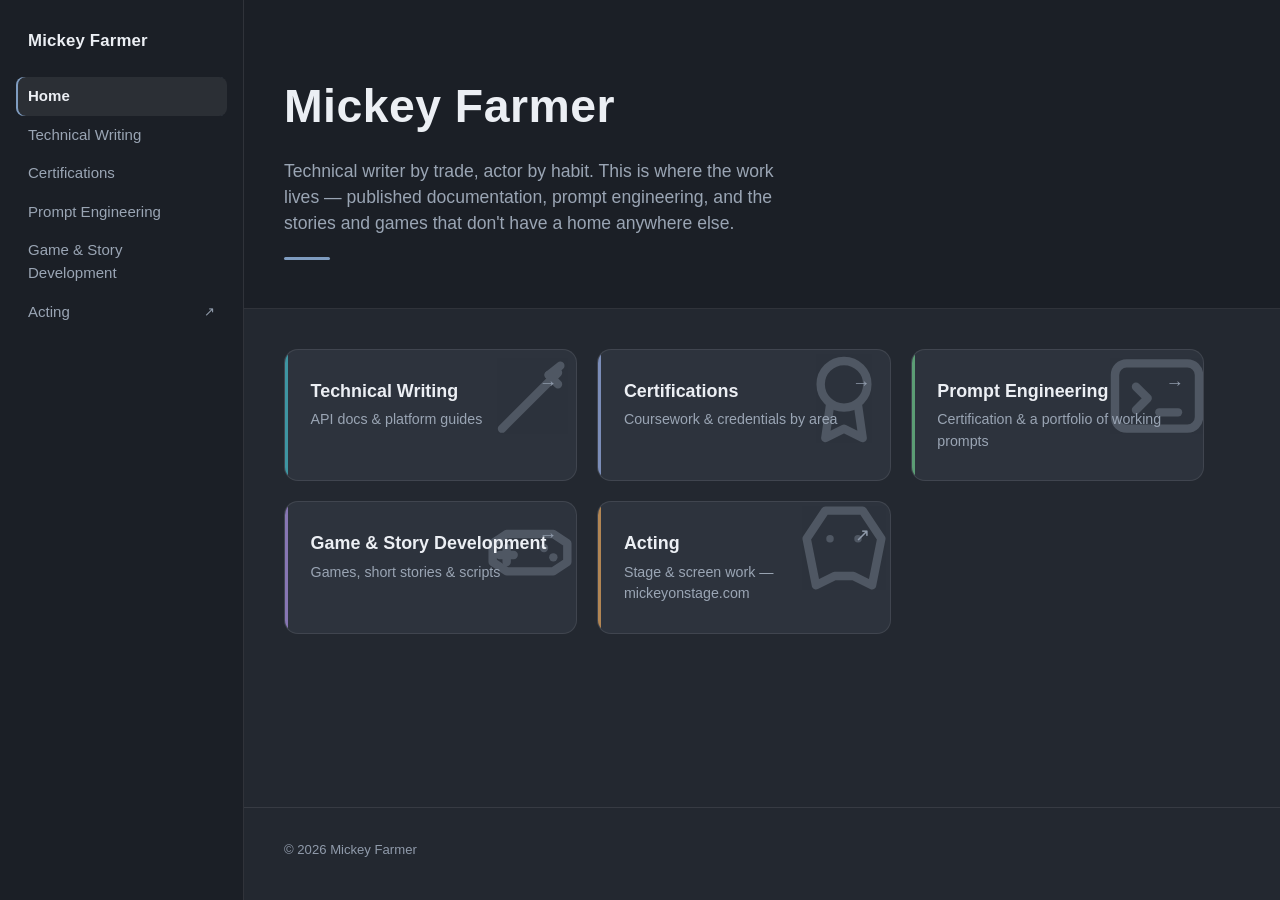
==== commit 7ce9931b: "add more certs" ====
--- a/index.html
+++ b/index.html
@@ -42,6 +42,21 @@
             <span class="card-body">
               <span class="card-title">Technical Writing</span>
               <span class="card-desc">API docs &amp; platform guides</span>
+            </span>
+            <span class="card-link-indicator" aria-hidden="true">&rarr;</span>
+          </a>
+
+          <!-- Certifications -->
+          <a class="card" href="certifications.html" style="--accent: var(--accent-certifications);">
+            <span class="card-icon" aria-hidden="true">
+              <svg viewBox="0 0 24 24" fill="none" stroke="currentColor" stroke-width="1.8" stroke-linecap="round" stroke-linejoin="round">
+                <circle cx="12" cy="9.5" r="5" />
+                <path d="M9 14L8 21L12 19L16 21L15 14" />
+              </svg>
+            </span>
+            <span class="card-body">
+              <span class="card-title">Certifications</span>
+              <span class="card-desc">Coursework &amp; credentials by area</span>
             </span>
             <span class="card-link-indicator" aria-hidden="true">&rarr;</span>
           </a>
--- a/css/styles.css
+++ b/css/styles.css
@@ -44,6 +44,7 @@
   --accent-prompting: #6cc189;
   --accent-gamedev: #a68cdb;
   --accent-stories: #6ea9e0;
+  --accent-certifications: #96abe2;
   --accent-acting: #dfa25c;
   /* Used by the commented-out Dancing card in index.html. */
   --accent-dancing: #d4699e;
@@ -58,6 +59,7 @@
 body[data-theme="gamedev"]   { --accent: var(--accent-gamedev); }
 body[data-theme="stories"]   { --accent: var(--accent-stories); }
 body[data-theme="acting"]    { --accent: var(--accent-acting); }
+body[data-theme="certifications"] { --accent: var(--accent-certifications); }
 
 * {
   box-sizing: border-box;
@@ -525,6 +527,13 @@
   border: 1px solid var(--border);
   border-radius: 999px;
   padding: 0.22rem 0.6rem;
+}
+
+/* Shown when a list has nothing to render — stories and certifications. */
+.empty-state {
+  color: var(--text-dim);
+  font-style: italic;
+  padding: 2rem 0;
 }
 
 .site-footer {
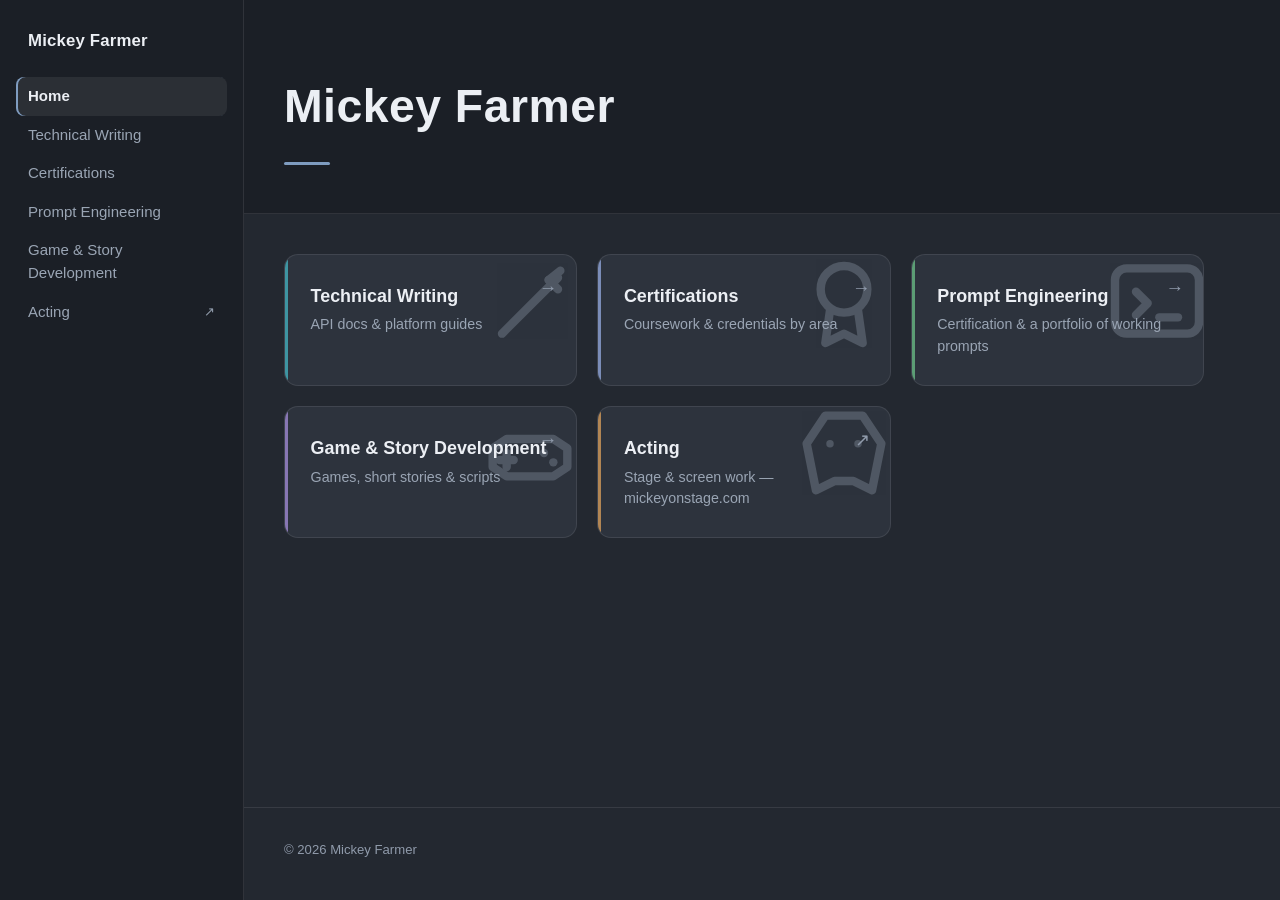
==== commit 8347882b: "add certs" ====
--- a/index.html
+++ b/index.html
@@ -20,11 +20,11 @@
 
       <header class="site-header home-header">
         <h1 class="site-title">Mickey Farmer</h1>
-        <p class="home-intro">
+       <!-- <p class="home-intro">
           Technical writer by trade, actor by habit. This is where the work lives — published
           documentation, prompt engineering, and the stories and games that don't have a home
           anywhere else.
-        </p>
+        </p> -->
       </header>
 
       <main class="site-content" id="main">
